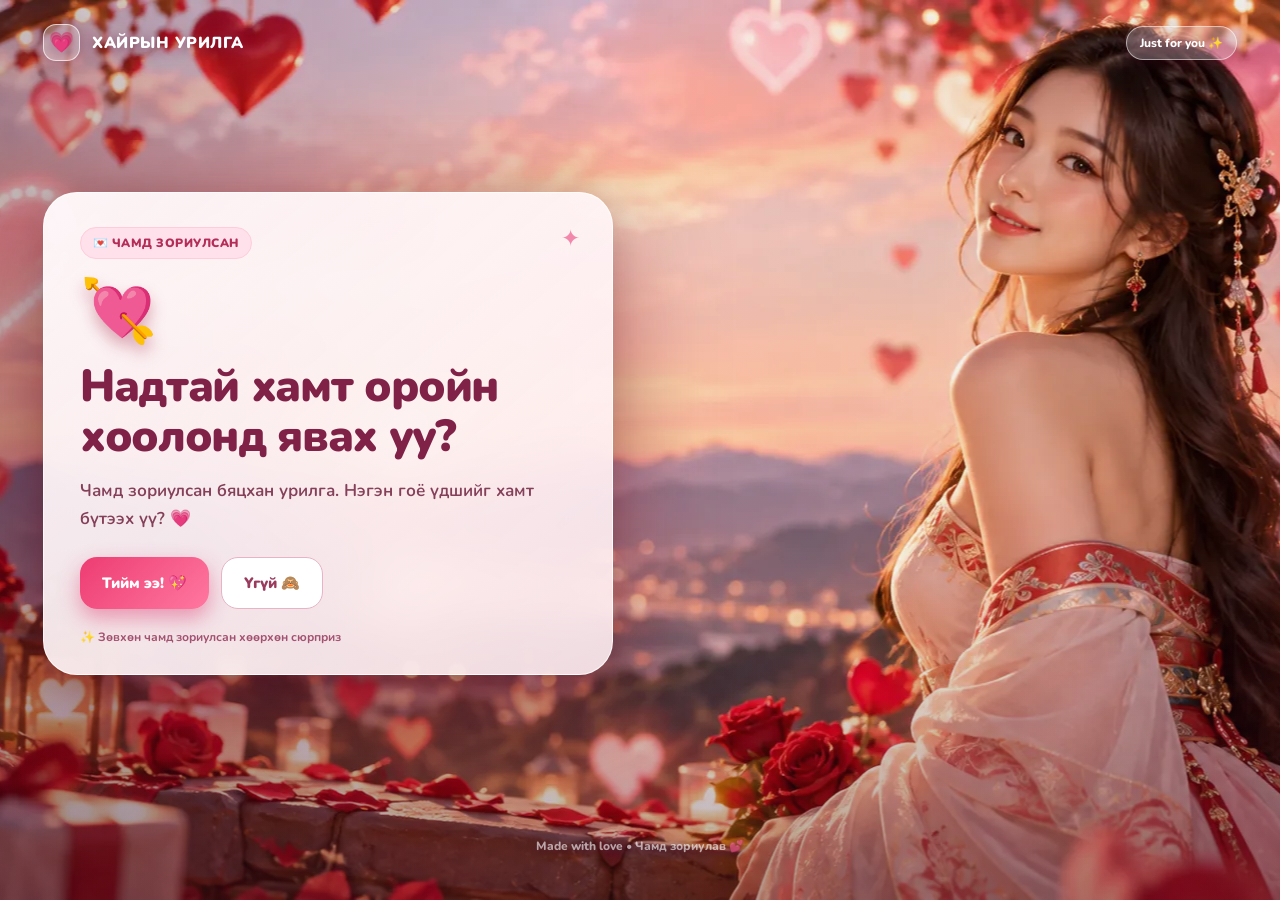
==== index.html @ 9edd5203 "Build romantic Mongolian multi-page date invitation site" ====
<!doctype html>
<html lang="mn"><head><meta charset="utf-8"><meta name="viewport" content="width=device-width, initial-scale=1"><meta name="theme-color" content="#e84876"><meta name="description" content="Хайр дүүрэн болзооны урилга 💖"><title>Хайрын урилга | Хайрын урилга</title><link rel="stylesheet" href="style.css"></head>
<body data-page="index" data-next="restaurant"><div class="backdrop" role="img" aria-label="Сарнай, зүрхэн чимэглэлтэй романтик дэвсгэр"></div><div class="heartfield" aria-hidden="true"></div><div class="notice" role="status"></div><div class="shell"><header class="brandrow"><a class="brand" href="index.html"><span class="brand-icon">💗</span> ХАЙРЫН УРИЛГА</a><div class="mini-tag">Just for you ✨</div></header><main class="stage"><article class="panel"><div class="eyebrow">💌 Чамд зориулсан</div><div class="hero-icon">💘</div><h1>Надтай хамт оройн хоолонд явах уу?</h1><p class="lead">Чамд зориулсан бяцхан урилга. Нэгэн гоё үдшийг хамт бүтээх үү? 💗</p><div class="buttons"><button class="primary" id="yes-btn">Тийм ээ! 💖</button><button class="secondary" id="no-btn">Үгүй 🙈</button></div><div class="smallsign">✨ Зөвхөн чамд зориулсан хөөрхөн сюрприз</div></article></main><footer class="footer">Made with love • Чамд зориулав 💕</footer></div>
<div class="overlay" id="no-dialog" role="dialog" aria-modal="true" aria-hidden="true" aria-label="Хайрын зурвас"><div class="dialog"><div class="big">🥺💘</div><h2>Уучлаарай, энэ сонголт хайрын улмаас ажиллахгүй байна!</h2><p>“Үгүй” гэдэг товч хайранд ялагдчихлаа. 😄 Гэхдээ эцсийн шийдвэр мэдээж чинийх шүү.</p><button class="primary" id="dialog-yes">За тэгвэл тийм ээ! 💞</button><button class="secondary" id="dialog-back">Дараа бодъё 🤍</button></div></div><script src="app.js" defer></script></body></html>
---- style.css ----
@import url('https://fonts.googleapis.com/css2?family=Nunito:wght@400;500;600;700;800;900&display=swap');
:root{--rose:#f4477c;--hot:#fa4b89;--paper:#fff4f7;--ink:#521528;--muted:#7d3e54;--line:rgba(255,255,255,.64)}
*{box-sizing:border-box}html{min-height:100%;scroll-behavior:smooth}body{font-family:Nunito,Segoe UI,Arial,sans-serif;margin:0;color:var(--ink);background:#4d172b;min-height:100svh;overflow-x:hidden}
.backdrop{position:fixed;inset:0;z-index:-3;background-image:linear-gradient(90deg,rgba(48,6,25,.28) 0%,rgba(59,9,29,.02) 48%,rgba(48,6,25,.08) 100%),url('romance.webp');background-size:cover;background-position:center 42%}
.backdrop:after{content:'';position:absolute;inset:0;background:linear-gradient(0deg,rgba(48,10,26,.35),transparent 36%)}
.heartfield{position:fixed;inset:0;pointer-events:none;overflow:hidden;z-index:-1}.floating{position:absolute;bottom:-15vh;filter:drop-shadow(0 6px 10px #b3295a55);opacity:.65;animation:floatUp linear forwards}@keyframes floatUp{from{transform:translateY(0) rotate(-14deg);opacity:0}15%{opacity:.66}to{transform:translateY(-130vh) rotate(20deg);opacity:0}}
.shell{width:min(1250px,100%);margin:auto;padding:24px 28px 36px;min-height:100svh;display:flex;flex-direction:column}
.brandrow{display:flex;justify-content:space-between;align-items:center;gap:16px;color:#fff;filter:drop-shadow(0 3px 7px #620c35bb)}.brand{display:flex;align-items:center;gap:12px;text-decoration:none;color:inherit;font-weight:900;letter-spacing:.5px;font-size:16px}.brand-icon{width:37px;height:37px;display:grid;place-items:center;background:#ffffff55;border:1px solid #ffffffaa;border-radius:13px;font-size:20px;backdrop-filter:blur(12px)}.mini-tag{font-size:12px;font-weight:800;background:#ffffff42;border:1px solid #ffffff80;border-radius:999px;padding:8px 13px;backdrop-filter:blur(9px)}
.stage{flex:1;display:flex;align-items:center;justify-content:flex-start;padding:35px 0 58px}
.panel{width:min(570px,100%);border:1.5px solid #ffffffc9;background:linear-gradient(140deg,rgba(255,249,251,.96),rgba(255,239,244,.87));backdrop-filter:blur(22px);border-radius:34px;padding:34px 36px 29px;box-shadow:0 28px 100px #5d001d80,0 6px 30px #5d001d25;position:relative;isolation:isolate;animation:cardIn .4s ease-out both}
@keyframes cardIn{from{opacity:0;transform:translateY(14px) scale(.99)}to{opacity:1;transform:translateY(0) scale(1)}}
.panel::before{content:'✦';font-size:23px;color:#ee6592;position:absolute;right:32px;top:30px;opacity:.75}.eyebrow{display:inline-flex;gap:7px;align-items:center;color:#b42d59;background:#ffe1eb;border:1px solid #ffccdb;border-radius:999px;padding:7px 12px;font-size:12px;letter-spacing:.04em;font-weight:900;text-transform:uppercase}.hero-icon{font-size:62px;line-height:1.1;margin:19px 0 6px;filter:drop-shadow(0 9px 8px #a9365266)}h1{font-size:clamp(32px,3.5vw,48px);line-height:1.12;margin:16px 0 15px;font-weight:900;letter-spacing:-.03em;color:#802147}p.lead{font-size:17px;font-weight:650;line-height:1.6;color:#854059;margin:0 0 25px}.buttons{display:flex;align-items:stretch;gap:12px;flex-wrap:wrap;margin-top:22px}button,.button{font:inherit;border:0;cursor:pointer;text-decoration:none;display:inline-flex;justify-content:center;align-items:center;gap:8px;border-radius:17px;padding:14px 22px;font-size:15px;font-weight:900;min-height:52px;transition:.2s transform,.2s box-shadow,.2s background}button:hover,.button:hover{transform:translateY(-2px)}button:active,.button:active{transform:translateY(0)}.primary{background:linear-gradient(135deg,#ed3c72,#ff78a0);color:white;box-shadow:0 9px 21px #d9296370}.secondary{background:#fff;border:1px solid #e7b3c5;color:#9a3b5e}.smallsign{font-size:12px;color:#a35170;margin-top:20px;font-weight:700}
.progressbox{margin-top:20px}.steps-caption{display:flex;justify-content:space-between;align-items:center;color:#8d4d64;font-size:12px;font-weight:900;margin-bottom:9px}.meter{height:8px;border-radius:99px;background:#f1c6d4;overflow:hidden}.meter span{display:block;height:100%;border-radius:99px;background:linear-gradient(90deg,#f24c7f,#ffa0bd);transition:width .2s}
.options{display:grid;grid-template-columns:1fr 1fr;gap:10px;margin:13px 0 4px}.option{min-width:0;min-height:101px;border:1.5px solid #efc5d2;background:linear-gradient(160deg,#fff,#fff4f8);color:#792746;border-radius:19px;display:flex;flex-direction:column;gap:7px;justify-content:center;align-items:center;text-align:center;padding:11px 8px;font-size:13.5px;box-shadow:0 2px 7px #ce73951c}.option .emoji{font-size:30px;line-height:1.1}.option.selected{border-color:#ef3771;box-shadow:0 0 0 3px #fa82a444,0 7px 18px #da3b7533;background:#ffe4ee}.note{color:#a45b71;font-size:12px;line-height:1.6;margin:14px 0 4px}.back{font-weight:900;color:#a85575;text-decoration:none;font-size:13px;display:inline-flex;align-items:center;margin:6px 0 10px}.back:hover{text-decoration:underline}
.notice{position:fixed;z-index:99;left:50%;bottom:22px;transform:translate(-50%,120px);opacity:0;max-width:min(440px,92vw);background:#742747;color:#fff;border:1px solid #fcbdd3;border-radius:19px;padding:16px 22px;font-weight:900;box-shadow:0 18px 32px #33041670;text-align:center;transition:.25s}.notice.show{transform:translate(-50%,0);opacity:1}.overlay{position:fixed;inset:0;z-index:11;display:none;align-items:center;justify-content:center;background:#350b1aba;backdrop-filter:blur(6px);padding:22px}.overlay.open{display:flex}.dialog{width:min(440px,100%);padding:34px 27px 26px;border-radius:27px;text-align:center;background:#fff4f8;border:2px solid white;box-shadow:0 30px 80px #23091399;animation:cardIn .28s ease}.dialog .big{font-size:70px}.dialog h2{font-size:25px;line-height:1.27;color:#a12555;margin:12px 0}.dialog p{line-height:1.6;color:#813e55;font-weight:700}.dialog button{margin-top:13px;width:100%}
.summaries{display:grid;grid-template-columns:1fr 1fr;gap:9px;margin-top:14px}.summary{background:#fff;border:1px solid #f5cfdb;border-radius:17px;padding:13px 12px}.summary small{font-size:12px;color:#9c5870;font-weight:800;display:block;margin-bottom:5px}.summary strong{font-size:13px;line-height:1.3;color:#772747}.closing{font-size:16px;color:#a3325a;font-weight:900;line-height:1.5;margin:18px 0}
.other-date{display:none;margin-top:15px}.other-date.visible{display:block}.other-date label{display:block;font-weight:850;color:#8d3455;margin-bottom:7px}.other-date input{width:100%;padding:13px;border:1px solid #e3a8be;border-radius:12px;font:inherit;color:#71213d;background:white}
.footer{color:#fff9;font-size:12px;font-weight:800;line-height:1.45;text-align:center;padding:9px 0;text-shadow:0 2px 8px #45122a}
@media(max-width:850px){.shell{padding:15px 17px 24px}.stage{align-items:flex-end;justify-content:center;padding:180px 0 25px}.backdrop{background-position:65% top}.backdrop:after{background:linear-gradient(0deg,#36101bc4 0%,transparent 75%)}.panel{max-width:620px;padding:24px 19px;border-radius:25px}.hero-icon{font-size:44px;margin-top:12px}h1{font-size:clamp(29px,6vw,42px)}p.lead{font-size:15px;margin-bottom:16px}.mini-tag{font-size:10px}.options{gap:8px}.option{min-height:84px;font-size:12.4px}.option .emoji{font-size:25px}.buttons>*{flex:1 1 45%;padding:12px 13px}}@media(max-width:390px){.brand{font-size:13px}.brand-icon{width:31px;height:31px}.panel{padding:20px 16px}.stage{padding-top:150px}.option{min-height:80px}.summaries{grid-template-columns:1fr}}
@media(prefers-reduced-motion:reduce){*,*:before,*:after{animation:none!important;transition:none!important;scroll-behavior:auto!important}}
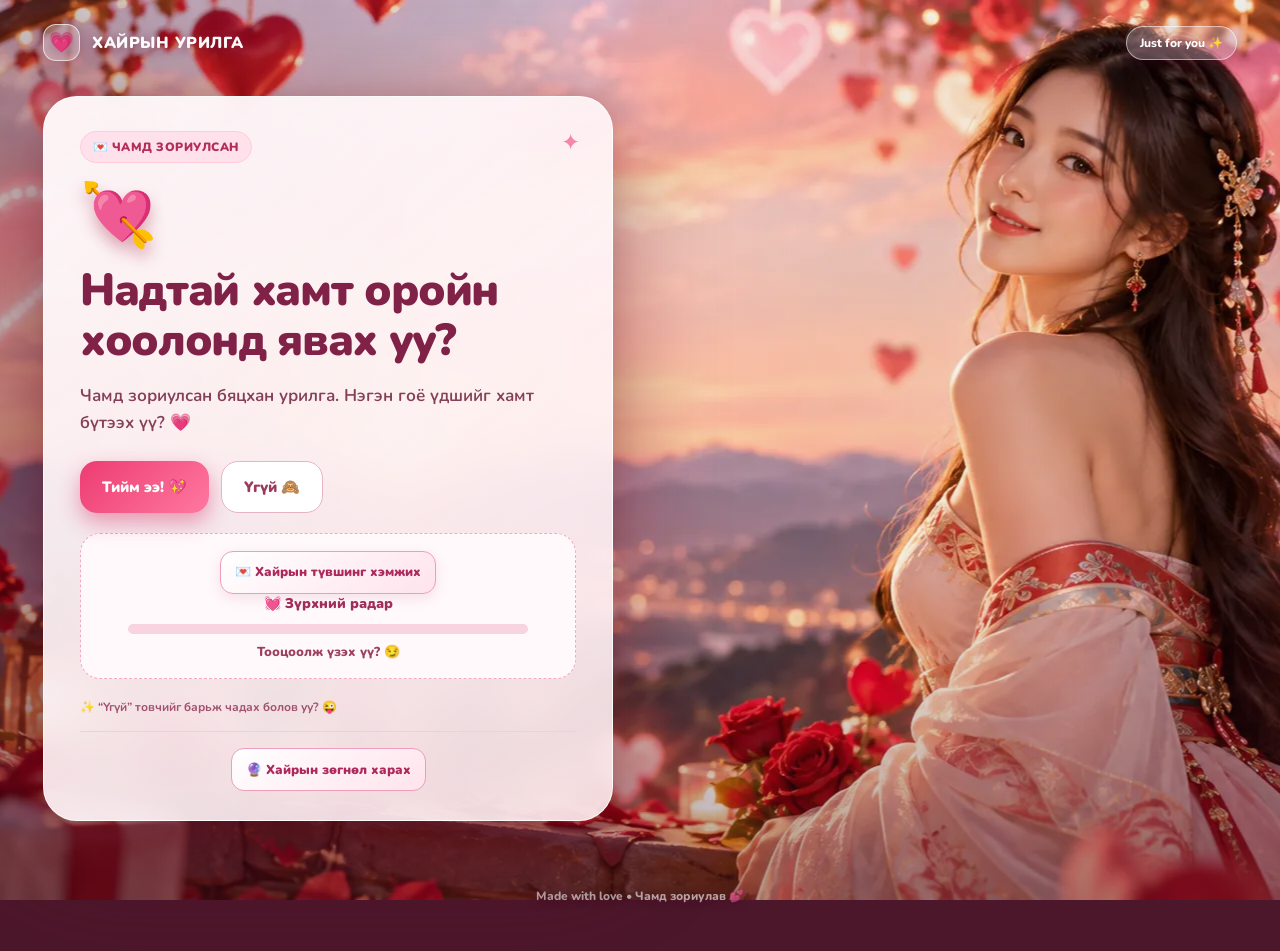
==== commit 1b59bbbb: "Add playful Mongolian love radar, escaping No button and surprise interactions" ====
--- a/index.html
+++ b/index.html
@@ -1,4 +1,4 @@
 <!doctype html>
 <html lang="mn"><head><meta charset="utf-8"><meta name="viewport" content="width=device-width, initial-scale=1"><meta name="theme-color" content="#e84876"><meta name="description" content="Хайр дүүрэн болзооны урилга 💖"><title>Хайрын урилга | Хайрын урилга</title><link rel="stylesheet" href="style.css"></head>
-<body data-page="index" data-next="restaurant"><div class="backdrop" role="img" aria-label="Сарнай, зүрхэн чимэглэлтэй романтик дэвсгэр"></div><div class="heartfield" aria-hidden="true"></div><div class="notice" role="status"></div><div class="shell"><header class="brandrow"><a class="brand" href="index.html"><span class="brand-icon">💗</span> ХАЙРЫН УРИЛГА</a><div class="mini-tag">Just for you ✨</div></header><main class="stage"><article class="panel"><div class="eyebrow">💌 Чамд зориулсан</div><div class="hero-icon">💘</div><h1>Надтай хамт оройн хоолонд явах уу?</h1><p class="lead">Чамд зориулсан бяцхан урилга. Нэгэн гоё үдшийг хамт бүтээх үү? 💗</p><div class="buttons"><button class="primary" id="yes-btn">Тийм ээ! 💖</button><button class="secondary" id="no-btn">Үгүй 🙈</button></div><div class="smallsign">✨ Зөвхөн чамд зориулсан хөөрхөн сюрприз</div></article></main><footer class="footer">Made with love • Чамд зориулав 💕</footer></div>
-<div class="overlay" id="no-dialog" role="dialog" aria-modal="true" aria-hidden="true" aria-label="Хайрын зурвас"><div class="dialog"><div class="big">🥺💘</div><h2>Уучлаарай, энэ сонголт хайрын улмаас ажиллахгүй байна!</h2><p>“Үгүй” гэдэг товч хайранд ялагдчихлаа. 😄 Гэхдээ эцсийн шийдвэр мэдээж чинийх шүү.</p><button class="primary" id="dialog-yes">За тэгвэл тийм ээ! 💞</button><button class="secondary" id="dialog-back">Дараа бодъё 🤍</button></div></div><script src="app.js" defer></script></body></html>+<body data-page="index" data-next="restaurant"><div class="backdrop" role="img" aria-label="Сарнай, зүрхэн чимэглэлтэй романтик дэвсгэр"></div><div class="heartfield" aria-hidden="true"></div><div class="notice" role="status"></div><div class="shell"><header class="brandrow"><a class="brand" href="index.html"><span class="brand-icon">💗</span> ХАЙРЫН УРИЛГА</a><div class="mini-tag">Just for you ✨</div></header><main class="stage"><article class="panel"><div class="eyebrow">💌 Чамд зориулсан</div><div class="hero-icon">💘</div><h1>Надтай хамт оройн хоолонд явах уу?</h1><p class="lead">Чамд зориулсан бяцхан урилга. Нэгэн гоё үдшийг хамт бүтээх үү? 💗</p><div class="buttons"><button class="primary" id="yes-btn">Тийм ээ! 💖</button><button class="secondary" id="no-btn">Үгүй 🙈</button></div><div class="smallsign">✨ “Үгүй” товчийг барьж чадах болов уу? 😜</div></article></main><footer class="footer">Made with love • Чамд зориулав 💕</footer></div>
+<div class="overlay" id="no-dialog" role="dialog" aria-modal="true" aria-hidden="true" aria-label="Хайрын зурвас"><div class="dialog"><div class="big">🥺💘</div><h2>Уучлаарай, энэ сонголт хайрын улмаас ажиллахгүй байна!</h2><p>“Үгүй” гэдэг товч хайранд ялагдчихлаа. 😄 Гэхдээ эцсийн шийдвэр мэдээж чинийх шүү.</p><button class="primary" id="dialog-yes">За тэгвэл тийм ээ! 💞</button><button class="secondary" id="dialog-back">Дараа бодъё 🤍</button><button class="decline-link" id="dialog-decline">Үнэхээр хүсэхгүй байна</button></div></div><script src="app.js" defer></script></body></html>
--- a/style.css
+++ b/style.css
@@ -18,3 +18,27 @@
 .footer{color:#fff9;font-size:12px;font-weight:800;line-height:1.45;text-align:center;padding:9px 0;text-shadow:0 2px 8px #45122a}
 @media(max-width:850px){.shell{padding:15px 17px 24px}.stage{align-items:flex-end;justify-content:center;padding:180px 0 25px}.backdrop{background-position:65% top}.backdrop:after{background:linear-gradient(0deg,#36101bc4 0%,transparent 75%)}.panel{max-width:620px;padding:24px 19px;border-radius:25px}.hero-icon{font-size:44px;margin-top:12px}h1{font-size:clamp(29px,6vw,42px)}p.lead{font-size:15px;margin-bottom:16px}.mini-tag{font-size:10px}.options{gap:8px}.option{min-height:84px;font-size:12.4px}.option .emoji{font-size:25px}.buttons>*{flex:1 1 45%;padding:12px 13px}}@media(max-width:390px){.brand{font-size:13px}.brand-icon{width:31px;height:31px}.panel{padding:20px 16px}.stage{padding-top:150px}.option{min-height:80px}.summaries{grid-template-columns:1fr}}
 @media(prefers-reduced-motion:reduce){*,*:before,*:after{animation:none!important;transition:none!important;scroll-behavior:auto!important}}
+/* Playful interactions — shared across all eight real pages */
+button:focus-visible,a:focus-visible,input:focus-visible{outline:3px solid #b92c62;outline-offset:3px}
+#no-btn.dodging{position:fixed!important;z-index:30;margin:0;max-width:calc(100vw - 32px);will-change:left,top;transition:left .21s ease-out,top .21s ease-out,transform .19s ease-out;box-shadow:0 12px 28px #d7296280}
+.love-radar,.gift-station,.final-secret{padding:17px 16px 12px;border-radius:20px;background:#fff9fb;border:1px dashed #f5a9c2;margin:19px 0 9px;text-align:center}
+.love-radar{margin-top:20px}
+.radar-title{font-weight:900;color:#a12d5a;font-size:14px;margin-bottom:9px}
+.radar-btn,.gift-button,.fortune-btn{min-height:43px;border:1px solid #ef9dbc;background:linear-gradient(145deg,#fff,#ffe3ec);color:#ad295a;font-size:13px;padding:10px 14px;border-radius:13px;box-shadow:0 4px 13px #af2c5920}
+.radar-track{height:10px;border-radius:99px;margin:11px auto 9px;background:#f8d3e0;overflow:hidden;max-width:400px}
+.radar-track span{display:block;height:100%;width:0;background:linear-gradient(90deg,#ff87a9,#ed2f79);border-radius:99px;transition:width 1.5s cubic-bezier(.25,.9,.25,1)}
+.radar-result{font-weight:850;color:#9c3f60;font-size:13px;line-height:1.5;margin:4px 0}
+.mini-magic{margin-top:16px;border-top:1px solid #edd0dc;padding-top:16px;text-align:center}
+.fortune-btn{box-shadow:none}
+.fortune-result{display:none;margin:13px 0 2px;font-size:13px;line-height:1.55;font-weight:850;color:#a42d5c;background:#fff;padding:10px;border-radius:12px;border:1px solid #ffd2e2;animation:cardIn .25s both}
+.mini-magic.revealed .fortune-result{display:block}
+.gift-station{margin:17px 0 5px}.gift-message,.secret-note{display:none;color:#a22e5b;font-weight:900;line-height:1.7;font-size:14px;margin:10px 0 0}
+.gift-station.opened .gift-message,.final-secret.opened .secret-note{display:block;animation:cardIn .35s both}
+.final-secret{margin-bottom:17px}
+.burst-heart{position:fixed;z-index:55;pointer-events:none;font-size:22px;line-height:1;transform:translate(-50%,-50%);animation:heartBurst 1.05s ease-out forwards;filter:drop-shadow(0 4px 5px #a83b6766)}
+@keyframes heartBurst{0%{opacity:1;transform:translate(-50%,-50%) scale(.55) rotate(-12deg)}100%{opacity:0;transform:translate(calc(-50% + var(--dx)),calc(-50% + var(--dy))) scale(1.12) rotate(22deg)}}
+.page-transition{position:fixed;inset:0;z-index:90;background:radial-gradient(circle,#fff0f6 0%,#ff78a7 95%);display:grid;place-items:center;font-size:clamp(90px,15vw,180px);animation:transitionIn .45s ease-in-out both;pointer-events:none}
+@keyframes transitionIn{from{opacity:0;transform:scale(1.15)}to{opacity:1;transform:scale(1)}}
+.decline-link{margin-top:10px!important;background:transparent!important;border:none!important;box-shadow:none!important;color:#984c69!important;min-height:34px!important;text-decoration:underline;font-size:13px!important}
+@media(max-width:500px){.radar-btn,.gift-button{width:100%}.love-radar{padding:13px 11px}.mini-magic{margin-top:12px}.fortune-btn{width:100%}}
+@media(prefers-reduced-motion:reduce){#no-btn.dodging{transition:none!important}.radar-track span{transition:none!important}}
